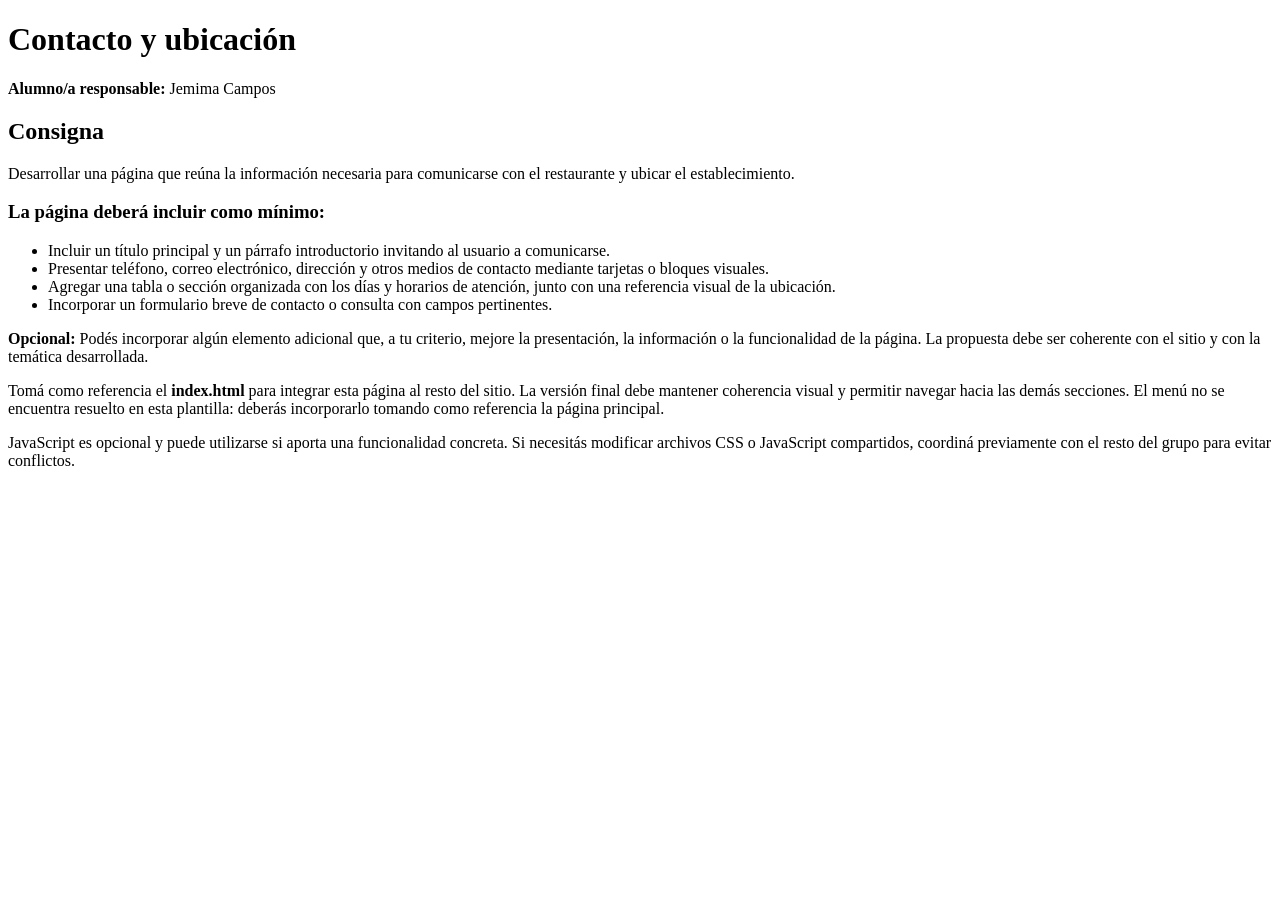
==== paginas/contacto.html @ fb0b7302 "restaurante" ====
<!doctype html>
<html lang="es">
<head>
  <meta charset="utf-8">
  <meta name="viewport" content="width=device-width, initial-scale=1">
  <title>Contacto y ubicación | Restaurante Sabor Urbano</title>
</head>
<body>

  <h1>Contacto y ubicación</h1>

  <p><strong>Alumno/a responsable:</strong> Jemima Campos</p>

  <h2>Consigna</h2>

  <p>Desarrollar una página que reúna la información necesaria para comunicarse con el restaurante y ubicar el establecimiento.</p>

  <h3>La página deberá incluir como mínimo:</h3>

  <ul>
        <li>Incluir un título principal y un párrafo introductorio invitando al usuario a comunicarse.</li>
        <li>Presentar teléfono, correo electrónico, dirección y otros medios de contacto mediante tarjetas o bloques visuales.</li>
        <li>Agregar una tabla o sección organizada con los días y horarios de atención, junto con una referencia visual de la ubicación.</li>
        <li>Incorporar un formulario breve de contacto o consulta con campos pertinentes.</li>
  </ul>

  <p>
    <strong>Opcional:</strong> Podés incorporar algún elemento adicional que, a tu criterio,
    mejore la presentación, la información o la funcionalidad de la página.
    La propuesta debe ser coherente con el sitio y con la temática desarrollada.
  </p>

  <p>
    Tomá como referencia el <strong>index.html</strong> para integrar esta página al resto del sitio.
    La versión final debe mantener coherencia visual y permitir navegar hacia las demás secciones.
    El menú no se encuentra resuelto en esta plantilla: deberás incorporarlo tomando como referencia
    la página principal.
  </p>

  <p>
    JavaScript es opcional y puede utilizarse si aporta una funcionalidad concreta.
    Si necesitás modificar archivos CSS o JavaScript compartidos, coordiná previamente con el resto del grupo
    para evitar conflictos.
  </p>

</body>
</html>
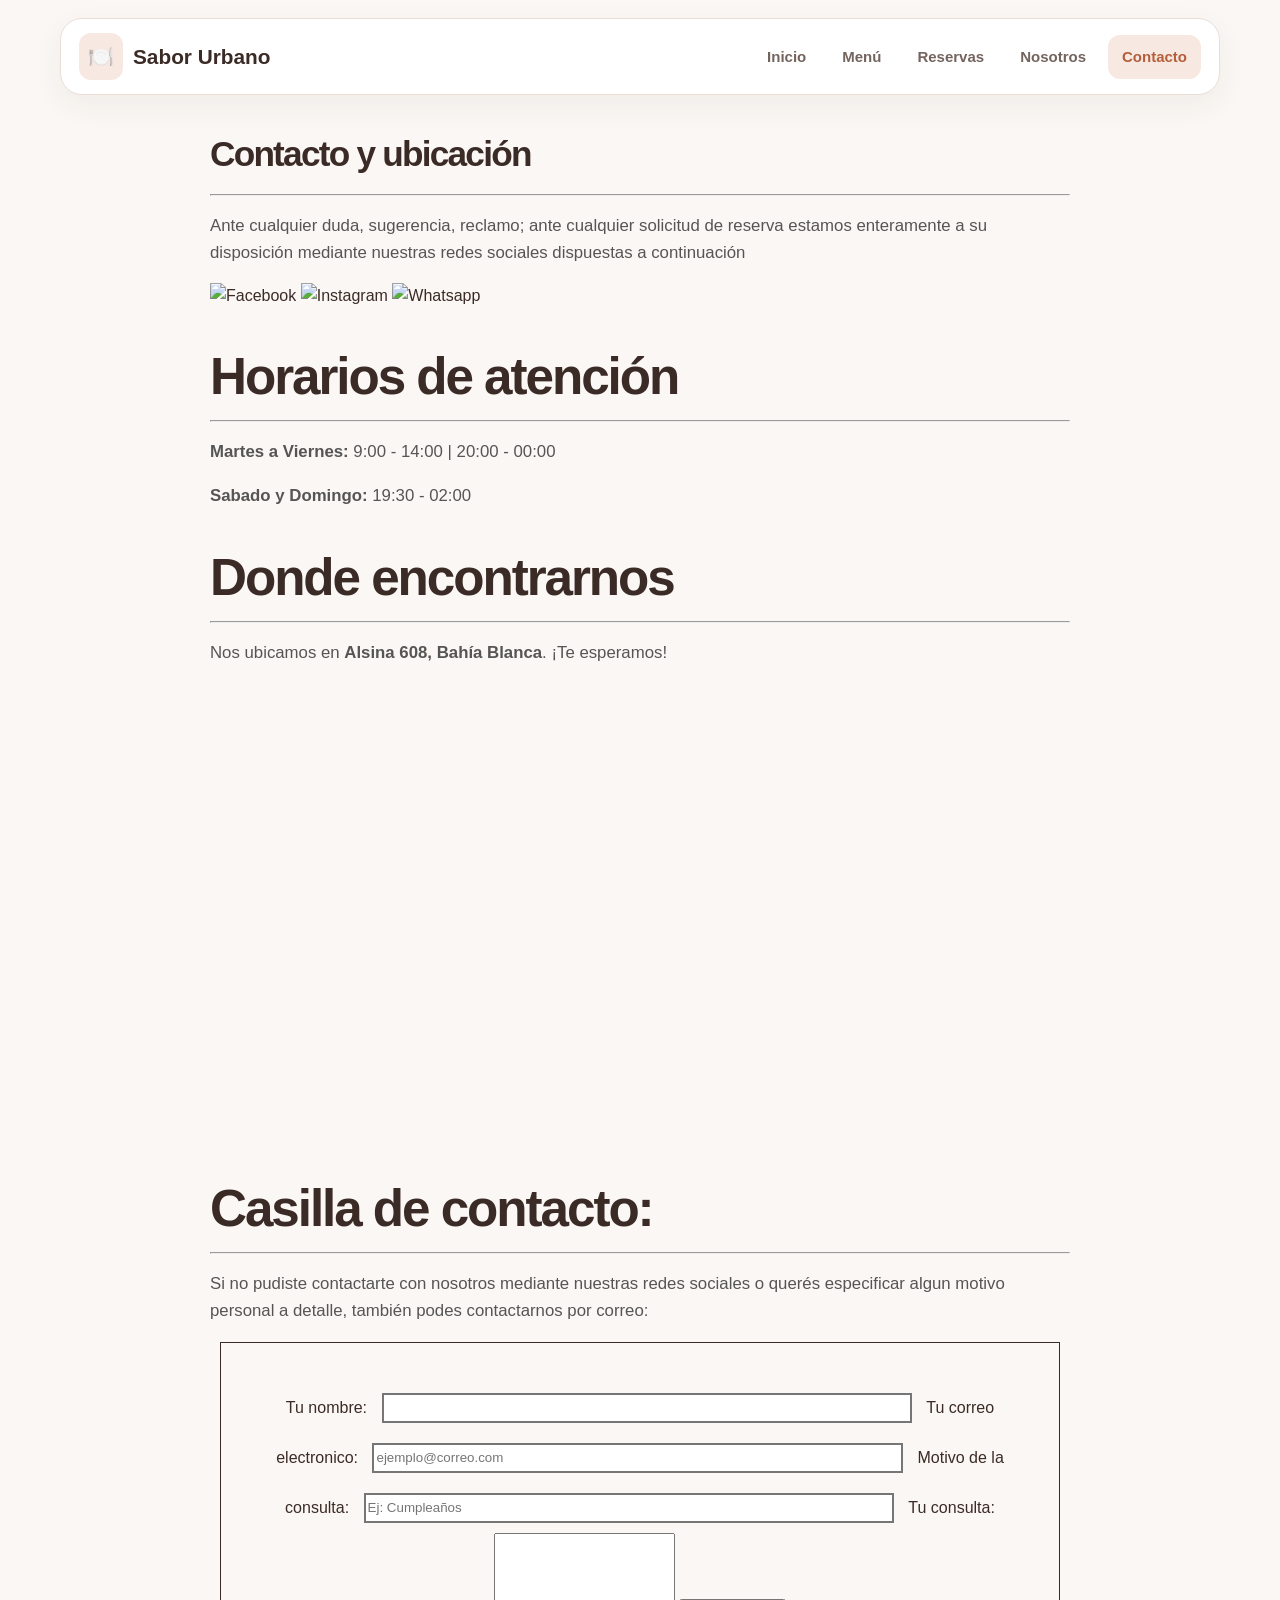
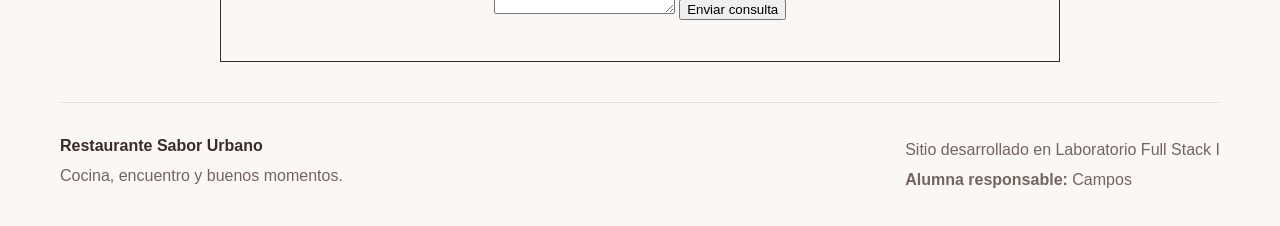
==== commit 9266e537: "Enhance contacto.html with header and footer" ====
--- a/paginas/contacto.html
+++ b/paginas/contacto.html
@@ -1,47 +1,125 @@
 <!doctype html>
 <html lang="es">
-<head>
+ <head>
   <meta charset="utf-8">
   <meta name="viewport" content="width=device-width, initial-scale=1">
-  <title>Contacto y ubicación | Restaurante Sabor Urbano</title>
-</head>
-<body>
+  <title>Contacto y ubicación | Restaurante Sabor Urbano </title>
+  <link rel="stylesheet" href="../css/estilos.css">
+ </head>
 
+ <body>
+  <header class="topbar">
+  <a class="logo" href="index.html"><span>🍽️</span> Sabor Urbano</a>
+  <button id="menuBtn" class="menuBtn" aria-label="Abrir menú">☰</button>
+   <nav id="menu" class="menu">
+   <a href="index.html">Inicio</a>
+   <a href="menu.html">Menú</a>
+   <a href="reservas.html">Reservas</a>
+   <a href="nosotros.html">Nosotros</a>
+   <a class="activo" href="contacto.html">Contacto</a>
+   </nav>
+   </header>
+
+  <main>
+    <section class="tarjeta-logos">
   <h1>Contacto y ubicación</h1>
+  <hr>
+  <p>Ante cualquier duda, sugerencia, reclamo; ante cualquier solicitud de reserva estamos enteramente a su disposición mediante nuestras redes sociales dispuestas a continuación</p>
 
-  <p><strong>Alumno/a responsable:</strong> Jemima Campos</p>
+  <div class="contenedor-logos">
+    <a href="https://www.facebook.com/saborurbanobb/" target="_blank" aria-label="Facebook">
+      <img src="./Imagenes/Facebook.svg" alt="Facebook">
+    </a>
+    
+    <a href="https://www.instagram.com/saborurbanobb/" target="_blank" aria-label="Instagram">
+      <img src="./Imagenes/Instagram.svg" alt="Instagram">
+    </a> 
+    
+    <a href="https://wa.me/02915345820/" target="_blank" aria-label="Whatsapp">
+      <img src="./Imagenes/Whatsapp.svg" alt="Whatsapp">
+    </a>
 
-  <h2>Consigna</h2>
+  </div>
+    </section>
 
-  <p>Desarrollar una página que reúna la información necesaria para comunicarse con el restaurante y ubicar el establecimiento.</p>
 
-  <h3>La página deberá incluir como mínimo:</h3>
+    <section class="Horarios">
+  <h2>Horarios de atención</h2>
+ <hr> 
+ <p><strong>Martes a Viernes:</strong> 9:00 - 14:00 | 20:00 - 00:00</p>
+  <p><strong>Sabado y Domingo:</strong> 19:30 - 02:00 </p>
+    </section>
 
-  <ul>
-        <li>Incluir un título principal y un párrafo introductorio invitando al usuario a comunicarse.</li>
-        <li>Presentar teléfono, correo electrónico, dirección y otros medios de contacto mediante tarjetas o bloques visuales.</li>
-        <li>Agregar una tabla o sección organizada con los días y horarios de atención, junto con una referencia visual de la ubicación.</li>
-        <li>Incorporar un formulario breve de contacto o consulta con campos pertinentes.</li>
-  </ul>
+<section class="Ubicación">
+ <h2>Donde encontrarnos</h2>
+ <hr>
+ <p>Nos ubicamos en <strong>Alsina 608, Bahía Blanca</strong>. ¡Te esperamos!</p>
+ 
+ <div class="contenedor-mapa">
+  <iframe
+   src="https://www.google.com/maps/embed?pb=!1m18!1m12!1m3!1d327.23644966623795!2d-62.25825796093758!3d-38.71286533421296!2m3!1f0!2f0!3f0!3m2!1i1024!2i768!4f13.1!3m3!1m2!1s0x95eda353cb25901d%3A0x76364f5361cdea81!2sSabor%20Urbano!5e0!3m2!1ses-419!2sar!4v1792558465911!5m2!1ses-419!2sar" width="600" height="450" style="border:0;" allowfullscreen="" loading="lazy" referrerpolicy="strict-origin-when-cross-origin"
+title="Como llegar">
+  </iframe>
+ </div>
+</section>
 
-  <p>
-    <strong>Opcional:</strong> Podés incorporar algún elemento adicional que, a tu criterio,
-    mejore la presentación, la información o la funcionalidad de la página.
-    La propuesta debe ser coherente con el sitio y con la temática desarrollada.
-  </p>
+<section class="Contacto">
+  <h2>Casilla de contacto:</h2>
+  <hr>
+  <p>Si no pudiste contactarte con nosotros mediante nuestras redes sociales o querés especificar algun motivo personal a detalle, también podes contactarnos por correo:</p>
+<form action="#" method="post">
+  
+  <label for="nombre">Tu nombre:</label>
+  <input 
+  type="text" 
+  id="nombre" 
+  name="nombre"
+  required
+  >
 
-  <p>
-    Tomá como referencia el <strong>index.html</strong> para integrar esta página al resto del sitio.
-    La versión final debe mantener coherencia visual y permitir navegar hacia las demás secciones.
-    El menú no se encuentra resuelto en esta plantilla: deberás incorporarlo tomando como referencia
-    la página principal.
-  </p>
+  <label for="correo">Tu correo electronico:</label>
+  <input
+   type="email"
+   id="correo"
+   name="correo"
+   placeholder="ejemplo@correo.com"
+   required
+   >
 
-  <p>
-    JavaScript es opcional y puede utilizarse si aporta una funcionalidad concreta.
-    Si necesitás modificar archivos CSS o JavaScript compartidos, coordiná previamente con el resto del grupo
-    para evitar conflictos.
-  </p>
+   <label for="asunto">Motivo de la consulta:</label>
+   <input 
+    type="asunto"
+    name="asunto"
+    placeholder="Ej: Cumpleaños"
+    required
+    >
 
-</body>
+    <label for="mensaje">Tu consulta:</label>
+    <textarea
+    id="mensaje"
+    name="mensaje"
+    rows="5"
+    required
+    ></textarea>
+
+    <button type="submit">Enviar consulta</button>
+
+</form>
+</section>
+
+ </main>
+
+ <footer class="footer contenedor">
+  <div>
+    <b>Restaurante Sabor Urbano</b>
+    <p>Cocina, encuentro y buenos momentos.</p>
+  </div>
+
+  <div>
+  <p class="materia">Sitio desarrollado en Laboratorio Full Stack I</p>
+  <p><strong>Alumna responsable:</strong> Campos</p>
+</div>
+</footer>
+
+ </body>
 </html>
--- a/css/estilos.css
+++ b/css/estilos.css
@@ -0,0 +1,212 @@
+*{box-sizing:border-box}html{scroll-behavior:smooth}
+:root{--terracota:#b65d3a;--oscuro:#3b2b26;--texto:#74645e;--fondo:#fbf7f4;--blanco:#fff;--borde:#eaded7;--suave:#f7e9e2;--sombra:0 18px 45px rgba(59,43,38,.10)}
+body{margin:0;font-family:Arial,Helvetica,sans-serif;background:var(--fondo);color:var(--oscuro);line-height:1.6}
+a{text-decoration:none;color:inherit}.contenedor{width:min(1160px,calc(100% - 32px));margin:auto}
+.topbar{width:min(1160px,calc(100% - 32px));margin:18px auto;display:flex;align-items:center;justify-content:space-between;gap:24px;padding:14px 18px;background:#fff;border:1px solid var(--borde);border-radius:22px;position:sticky;top:12px;z-index:10;box-shadow:0 10px 30px rgba(59,43,38,.06)}
+.logo{font-size:1.3rem;font-weight:800;display:flex;gap:10px;align-items:center}.logo span{background:var(--suave);padding:7px 9px;border-radius:12px}
+.menu{display:flex;gap:8px}.menu a{padding:10px 14px;border-radius:12px;color:var(--texto);font-weight:700}.menu a:hover,.menu .activo{background:var(--suave);color:var(--terracota)}
+.menuBtn{display:none;border:0;background:var(--suave);font-size:1.35rem;width:44px;height:44px;border-radius:12px;cursor:pointer}
+.hero{display:grid;grid-template-columns:1.05fr .95fr;gap:48px;align-items:center;min-height:530px;padding:40px 0}
+.tag{display:inline-block;background:var(--suave);color:var(--terracota);font-weight:800;font-size:.82rem;text-transform:uppercase;letter-spacing:.06em;padding:7px 11px;border-radius:999px}
+h1,h2,h3{line-height:1.1;margin-top:0}h1{font-size:clamp(2.6rem,6vw,5rem);letter-spacing:-.05em;margin:14px 0 20px}h2{font-size:clamp(2rem,4vw,3.2rem);letter-spacing:-.04em}
+.lead,.titulo p,.card p,.footer p,.texto{color:var(--texto)}.lead{font-size:1.08rem;max-width:680px}
+.acciones{display:flex;gap:12px;flex-wrap:wrap;margin-top:28px}.btn{display:inline-block;border:0;border-radius:14px;padding:13px 18px;font-weight:800;cursor:pointer;font-size:1rem}.primario{background:var(--terracota);color:#fff}.secundario{background:#fff;border:1px solid var(--borde);color:var(--oscuro)}
+.heroVisual{position:relative;min-height:390px}.heroVisual:before{content:"";position:absolute;width:300px;height:300px;border-radius:50%;background:#f5e0d6;left:50%;top:50%;transform:translate(-50%,-50%)}
+.featureCard{position:absolute;width:250px;background:#fff;border:1px solid var(--borde);border-radius:26px;padding:28px;box-shadow:var(--sombra);display:flex;flex-direction:column;gap:7px;top:20px;left:0;transform:rotate(-5deg)}
+.featureCard.secundaria{right:0;left:auto;top:auto;bottom:20px;transform:rotate(5deg)}.featureCard span{font-size:4rem}.featureCard b{font-size:1.35rem}.featureCard small{color:var(--texto)}
+.stats{display:grid;grid-template-columns:repeat(3,1fr);gap:16px;margin-bottom:80px}.stats article{background:#fff;border:1px solid var(--borde);border-radius:20px;padding:24px;display:flex;flex-direction:column}.stats strong{font-size:2rem;color:var(--terracota)}.stats span{color:var(--texto)}
+.seccion{margin-bottom:85px}.titulo{max-width:720px;margin-bottom:30px}.grid{display:grid;grid-template-columns:repeat(4,1fr);gap:18px}.card{background:#fff;border:1px solid var(--borde);border-radius:24px;padding:26px;min-height:270px;display:flex;flex-direction:column;transition:.2s}.card:hover{transform:translateY(-6px);box-shadow:var(--sombra)}.card .icono{font-size:2rem;background:var(--suave);width:58px;height:58px;display:grid;place-items:center;border-radius:16px;margin-bottom:26px}.card b{margin-top:auto;color:var(--terracota)}
+.dosColumnas{display:grid;grid-template-columns:1fr 1fr;gap:36px;align-items:start;margin-bottom:85px}.check{list-style:none;padding:0}.check li{padding:8px 0 8px 30px;position:relative}.check li:before{content:"✓";position:absolute;left:0;color:var(--terracota);font-weight:900}.nota{background:#fff;border:1px solid var(--borde);border-radius:24px;padding:28px;box-shadow:var(--sombra)}
+.footer{display:flex;justify-content:space-between;gap:20px;border-top:1px solid var(--borde);padding:30px 0}.footer p{margin:4px 0}.materia{text-align:right}
+@media(max-width:1000px){.grid{grid-template-columns:repeat(2,1fr)}}
+@media(max-width:850px){.hero,.dosColumnas{grid-template-columns:1fr}.stats{grid-template-columns:1fr}.footer{flex-direction:column}.heroVisual{min-height:330px}.materia{text-align:left}}
+@media(max-width:700px){.menuBtn{display:block}.menu{display:none;position:absolute;left:0;right:0;top:82px;background:#fff;border:1px solid var(--borde);border-radius:18px;padding:12px;flex-direction:column;box-shadow:var(--sombra)}.menu.abierto{display:flex}.featureCard{width:210px;padding:22px}.hero{padding-top:20px}.grid{grid-template-columns:1fr}}
+
+/* Estilos de pagina reservas.html */
+
+.contenedorReservas{
+    width:min(1160px,calc(100% - 32px));
+    margin: 0 auto;
+
+}
+.heroReserva{
+    border-radius: 50px;
+    padding: 50px;
+    font-family: Arial, Helvetica, sans-serif;
+    justify-content: center;
+    height: 60vh;
+    background-size: cover;
+    background-image: linear-gradient(rgba(0,0,0,0.5),rgba(0,0,0,0.5)),url(https://i0.wp.com/elplanetaurbano.com/wp-content/uploads/2026/09/La-Mar-Planeta-Urbano-2026-1.jpg?resize=1250%2C781&ssl=1) ;
+    background-repeat: no-repeat;
+    background-position: center;
+    display: flex;
+    flex-direction: column;
+    color: white;
+
+    #hero__pequeno__reserva{
+        font-weight: bold;
+        color: bisque;
+        margin: 0 0 0 10%;
+    }
+    p{
+        width: 60%;
+    }
+}
+
+.formularioEInfo{
+    margin-top: 50px;
+    display: grid;
+    grid-template-columns: repeat(2,1fr);
+    grid-template-rows: 3;
+}
+
+.diasContainer{
+    grid-column: 1/2;
+    grid-row: 1/2;
+    display: flex;
+}
+
+.dia{
+    border-radius: 10px;
+    padding: 10px;
+    text-align: center;
+    margin: 5px;
+    background-color: rgb(255, 243, 243);
+    border: 1px solid rgb(216, 208, 208);
+}
+
+.dia:hover{
+    cursor: pointer;
+    background-color: rgb(54, 52, 52);
+    color: white;
+}
+
+.horariosContainer{
+    margin-top: 20px;
+    grid-column: 1/2;
+    grid-row: 2/3;
+}
+.formularioContainer{
+    grid-column: 2/3;
+    grid-row: 1/3;
+}
+
+table{
+    border-collapse: separate;
+    border-spacing: 20px;
+
+    td{
+        border: 1px solid rgb(216, 208, 208);
+        border-radius: 10px;
+        background-color: rgb(250, 240, 240);
+        padding: 15px;
+    }
+}
+
+td:hover{
+    cursor: pointer;
+    background-color: rgb(54, 52, 52);
+    color: white;
+}
+
+form{
+    padding: 40px;
+    border: 1px solid;
+    text-align: center;
+    margin: 10px;
+    height: 100%;
+}
+input{
+    width: 70%;
+    height: 30px;
+    border-style: solid;
+    margin: 10px;
+}
+/* Estilos de pagina nosotros.html */
+
+header {
+    background-color: #fdfbf7;
+    padding: 10px 20px;
+    border-bottom: 1px solid #eae5d9;
+}
+
+nav ul {
+    list-style: none;
+    display: flex;
+    gap: 25px;
+    margin: 0;
+    padding: 0;
+}
+
+nav a {
+    text-decoration: none;
+    color: #4a3f35;
+    font-family: 'Segoe UI', Tahoma, Geneva, Verdana, sans-serif;
+    font-weight: 600;
+    font-size: 15px;
+    transition: color 0.2s ease;
+}
+
+nav a:hover {
+    color: #bc6c25;
+}
+header {
+    background-color: #fdfbf7;
+    padding: 10px 20px;
+    border-bottom: 1px solid #eae5d9;
+}
+
+nav ul {
+    list-style: none;
+    display: flex;
+    gap: 25px;
+    margin: 0;
+    padding: 0;
+}
+
+nav a {
+    text-decoration: none;
+    color: #4a3f35;
+    font-family: 'Segoe UI', Tahoma, Geneva, Verdana, sans-serif;
+    font-weight: 600;
+    font-size: 15px;
+    transition: color 0.2s ease;
+}
+
+nav a:hover {
+    color: #bc6c25;
+}
+
+main section {
+    max-width: 900px;
+    margin: 40px auto;
+    padding: 0 20px;
+}
+
+main h1, main h2 {
+    font-family: 'Segoe UI', Tahoma, Geneva, Verdana, sans-serif;
+    color: #3b2b26;
+}
+
+main h1 {
+    font-size: 2.2rem;
+    margin-bottom: 20px;
+}
+
+main h2 {
+    margin-top: 30px;
+    margin-bottom: 15px;
+}
+
+main p {
+    line-height: 1.6;
+    color: #555555;
+    font-size: 1.05rem;
+}
+
+.informacionContainer{
+    margin-top: 70px;
+    display: flex;
+    gap: 30px ;
+
+}
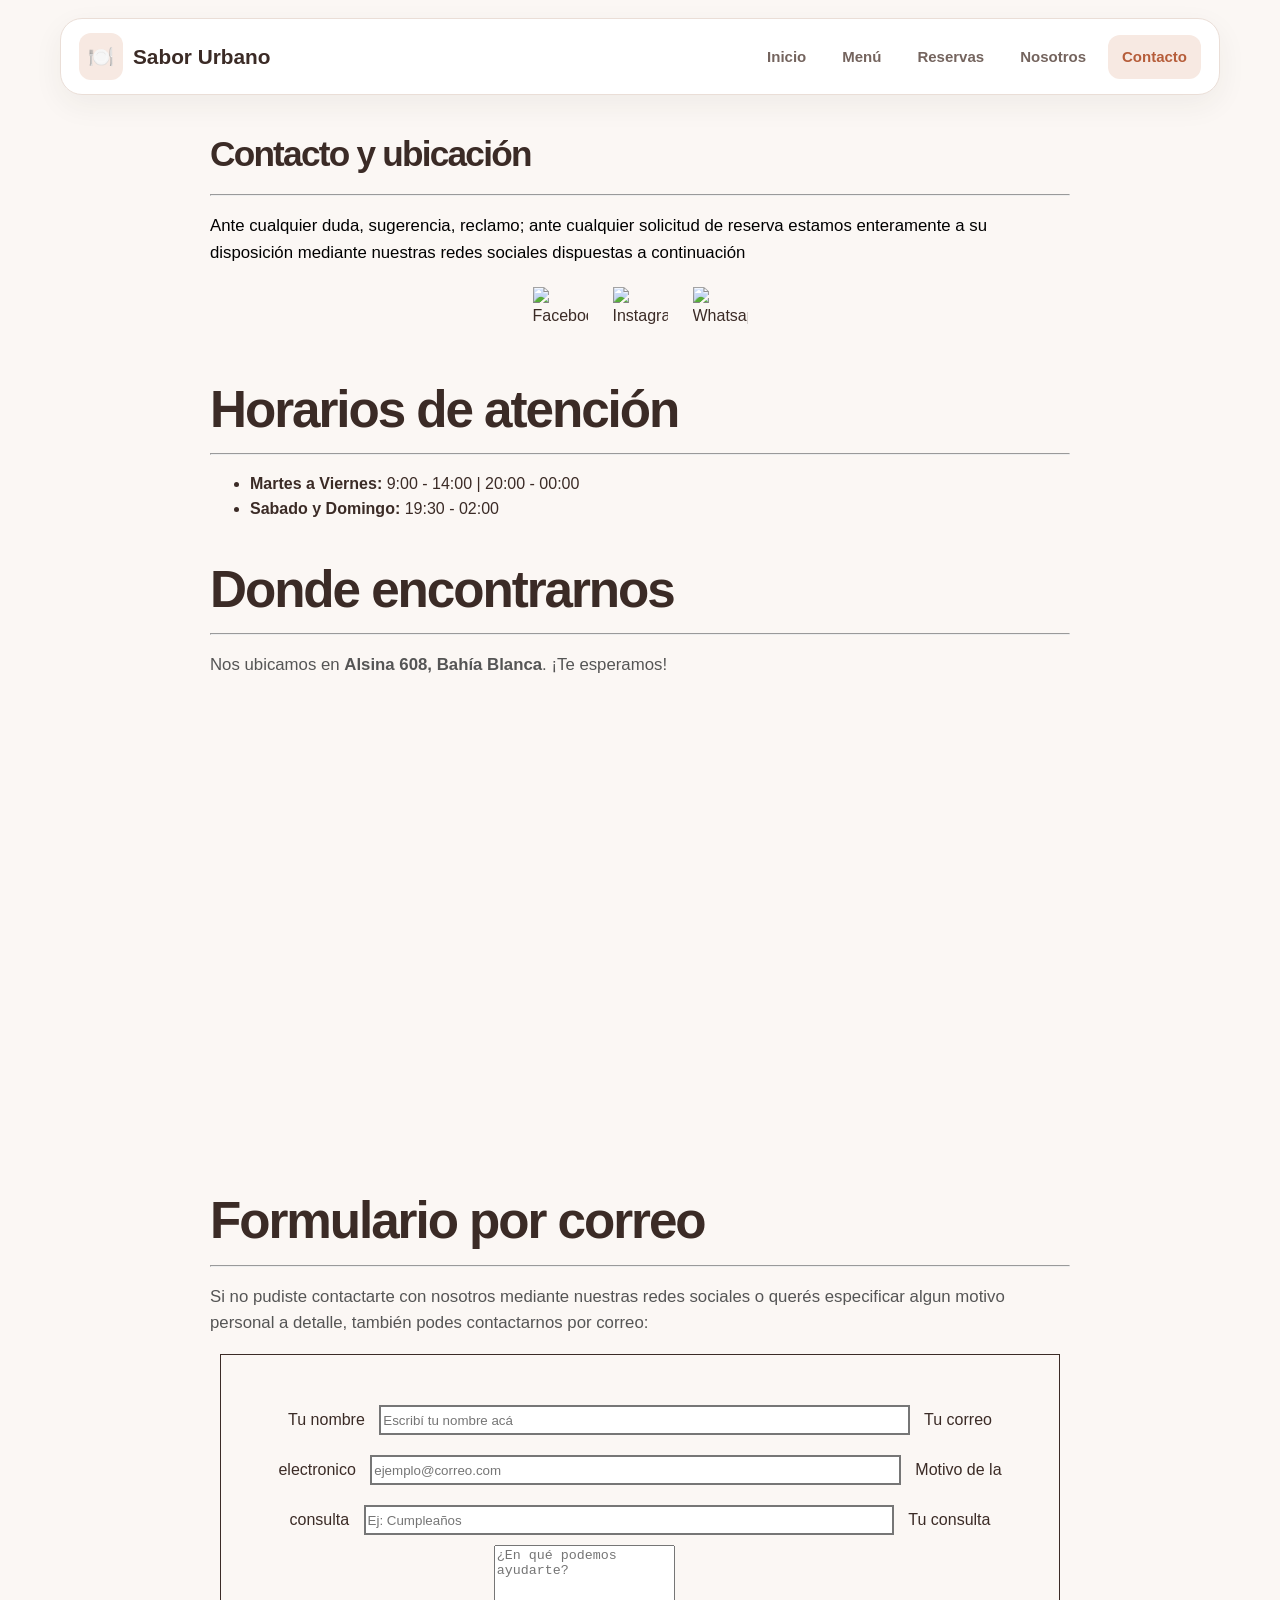
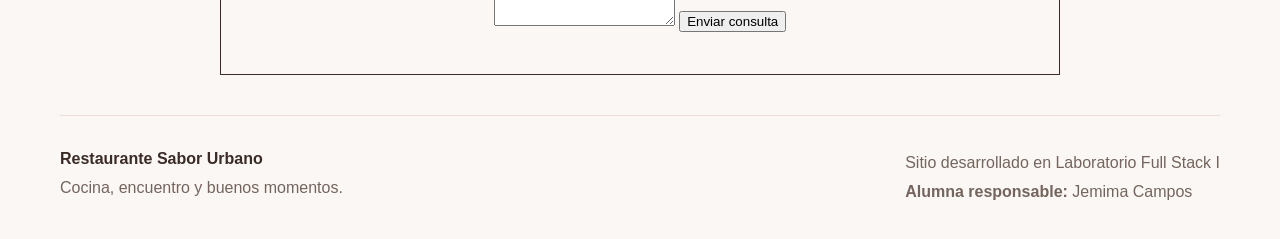
==== commit 7aef1c68: "Refactor contacto.html for structure and accessibility (final version) Updated the contact page stru" ====
--- a/paginas/contacto.html
+++ b/paginas/contacto.html
@@ -7,18 +7,24 @@
   <link rel="stylesheet" href="../css/estilos.css">
  </head>
 
- <body>
-  <header class="topbar">
-  <a class="logo" href="index.html"><span>🍽️</span> Sabor Urbano</a>
+ <body class="pagina-contacto">
+  
+<header class="topbar">
+  <a class="logo" href="../index.html">
+    <span>🍽️</span> Sabor Urbano
+  </a>
+
   <button id="menuBtn" class="menuBtn" aria-label="Abrir menú">☰</button>
-   <nav id="menu" class="menu">
-   <a href="index.html">Inicio</a>
-   <a href="menu.html">Menú</a>
-   <a href="reservas.html">Reservas</a>
-   <a href="nosotros.html">Nosotros</a>
-   <a class="activo" href="contacto.html">Contacto</a>
-   </nav>
-   </header>
+
+  <nav id="menu" class="menu">
+    <a href="../index.html">Inicio</a>
+    <a href="menu.html">Menú</a>
+    <a href="reservas.html">Reservas</a>
+    <a href="nosotros.html">Nosotros</a>
+    <a class="activo" href="contacto.html">Contacto</a>
+  </nav>
+</header>
+
 
   <main>
     <section class="tarjeta-logos">
@@ -42,15 +48,16 @@
   </div>
     </section>
 
+    <section class="tarjeta-horarios">
+  <h2>Horarios de atención</h2>
+ <hr>
+ <ul>
+ <li><strong>Martes a Viernes:</strong> 9:00 - 14:00 | 20:00 - 00:00</li>
+  <li><strong>Sabado y Domingo:</strong> 19:30 - 02:00</li> 
+ </ul>
+</section>
 
-    <section class="Horarios">
-  <h2>Horarios de atención</h2>
- <hr> 
- <p><strong>Martes a Viernes:</strong> 9:00 - 14:00 | 20:00 - 00:00</p>
-  <p><strong>Sabado y Domingo:</strong> 19:30 - 02:00 </p>
-    </section>
-
-<section class="Ubicación">
+<section class="tarjeta-Ubicacion">
  <h2>Donde encontrarnos</h2>
  <hr>
  <p>Nos ubicamos en <strong>Alsina 608, Bahía Blanca</strong>. ¡Te esperamos!</p>
@@ -63,21 +70,22 @@
  </div>
 </section>
 
-<section class="Contacto">
-  <h2>Casilla de contacto:</h2>
+<section class="tarjeta-sugerencias">
+  <h2>Formulario por correo</h2>
   <hr>
   <p>Si no pudiste contactarte con nosotros mediante nuestras redes sociales o querés especificar algun motivo personal a detalle, también podes contactarnos por correo:</p>
-<form action="#" method="post">
-  
-  <label for="nombre">Tu nombre:</label>
+
+  <form action="#" method="post">
+  <label for="nombre">Tu nombre</label>
   <input 
   type="text" 
   id="nombre" 
   name="nombre"
+  placeholder="Escribí tu nombre acá"
   required
   >
 
-  <label for="correo">Tu correo electronico:</label>
+  <label for="correo">Tu correo electronico</label>
   <input
    type="email"
    id="correo"
@@ -86,19 +94,21 @@
    required
    >
 
-   <label for="asunto">Motivo de la consulta:</label>
+   <label for="asunto">Motivo de la consulta</label>
    <input 
-    type="asunto"
+    type="text"
+    id="asunto"
     name="asunto"
     placeholder="Ej: Cumpleaños"
     required
     >
 
-    <label for="mensaje">Tu consulta:</label>
+    <label for="mensaje">Tu consulta</label>
     <textarea
     id="mensaje"
     name="mensaje"
     rows="5"
+    placeholder="¿En qué podemos ayudarte?"
     required
     ></textarea>
 
@@ -117,7 +127,7 @@
 
   <div>
   <p class="materia">Sitio desarrollado en Laboratorio Full Stack I</p>
-  <p><strong>Alumna responsable:</strong> Campos</p>
+  <p><strong>Alumna responsable:</strong> Jemima Campos</p>
 </div>
 </footer>
 
--- a/css/estilos.css
+++ b/css/estilos.css
@@ -45,11 +45,15 @@
 
     #hero__pequeno__reserva{
         font-weight: bold;
+        color: rgb(241, 224, 202);
+        margin: 0 0 0 10%;
+    }
+    p{
+        color: white;
+        width: 60%;
+    }
+    h1{
         color: bisque;
-        margin: 0 0 0 10%;
-    }
-    p{
-        width: 60%;
     }
 }
 
@@ -210,3 +214,52 @@
     gap: 30px ;
 
 }
+
+
+//Estilos pagina contacto.html//
+.tarjeta-logos {
+    max-width: 600px;
+    margin: 30px auto;
+    padding: 25px;
+    background-color: #fbf7f4;
+    border: 2px solid #eaded7;
+    border-radius: 15px;
+    box-shadow: 0 4px 10px rgba(0,0,0,0.08);
+    text-align: center;
+}
+
+.tarjeta-logos h2 {
+color: #3b2b26;
+margin-top: 0;
+}
+
+.tarjeta-logos p {
+    color: black;
+    line-height: 1.6;
+}
+
+.contenedor-logos {
+    display: flex;
+    justify-content: center;
+    align-items: center;
+    gap: 25px;
+    flex-wrap: wrap;
+    margin-top: 20px;
+}
+
+.contenedor-logos a {
+    display: flex;
+    justify-content: center;
+    align-items: center;
+    width: 55px;
+    height: 55px;
+    transition: transform 0.3s ease;
+}
+
+.contenedor-logos img {
+    width: 100%;
+    height: 100%;
+    object-fit: contain;
+    transition: filter 0.3 ease, transform 0.3s ease;
+
+}
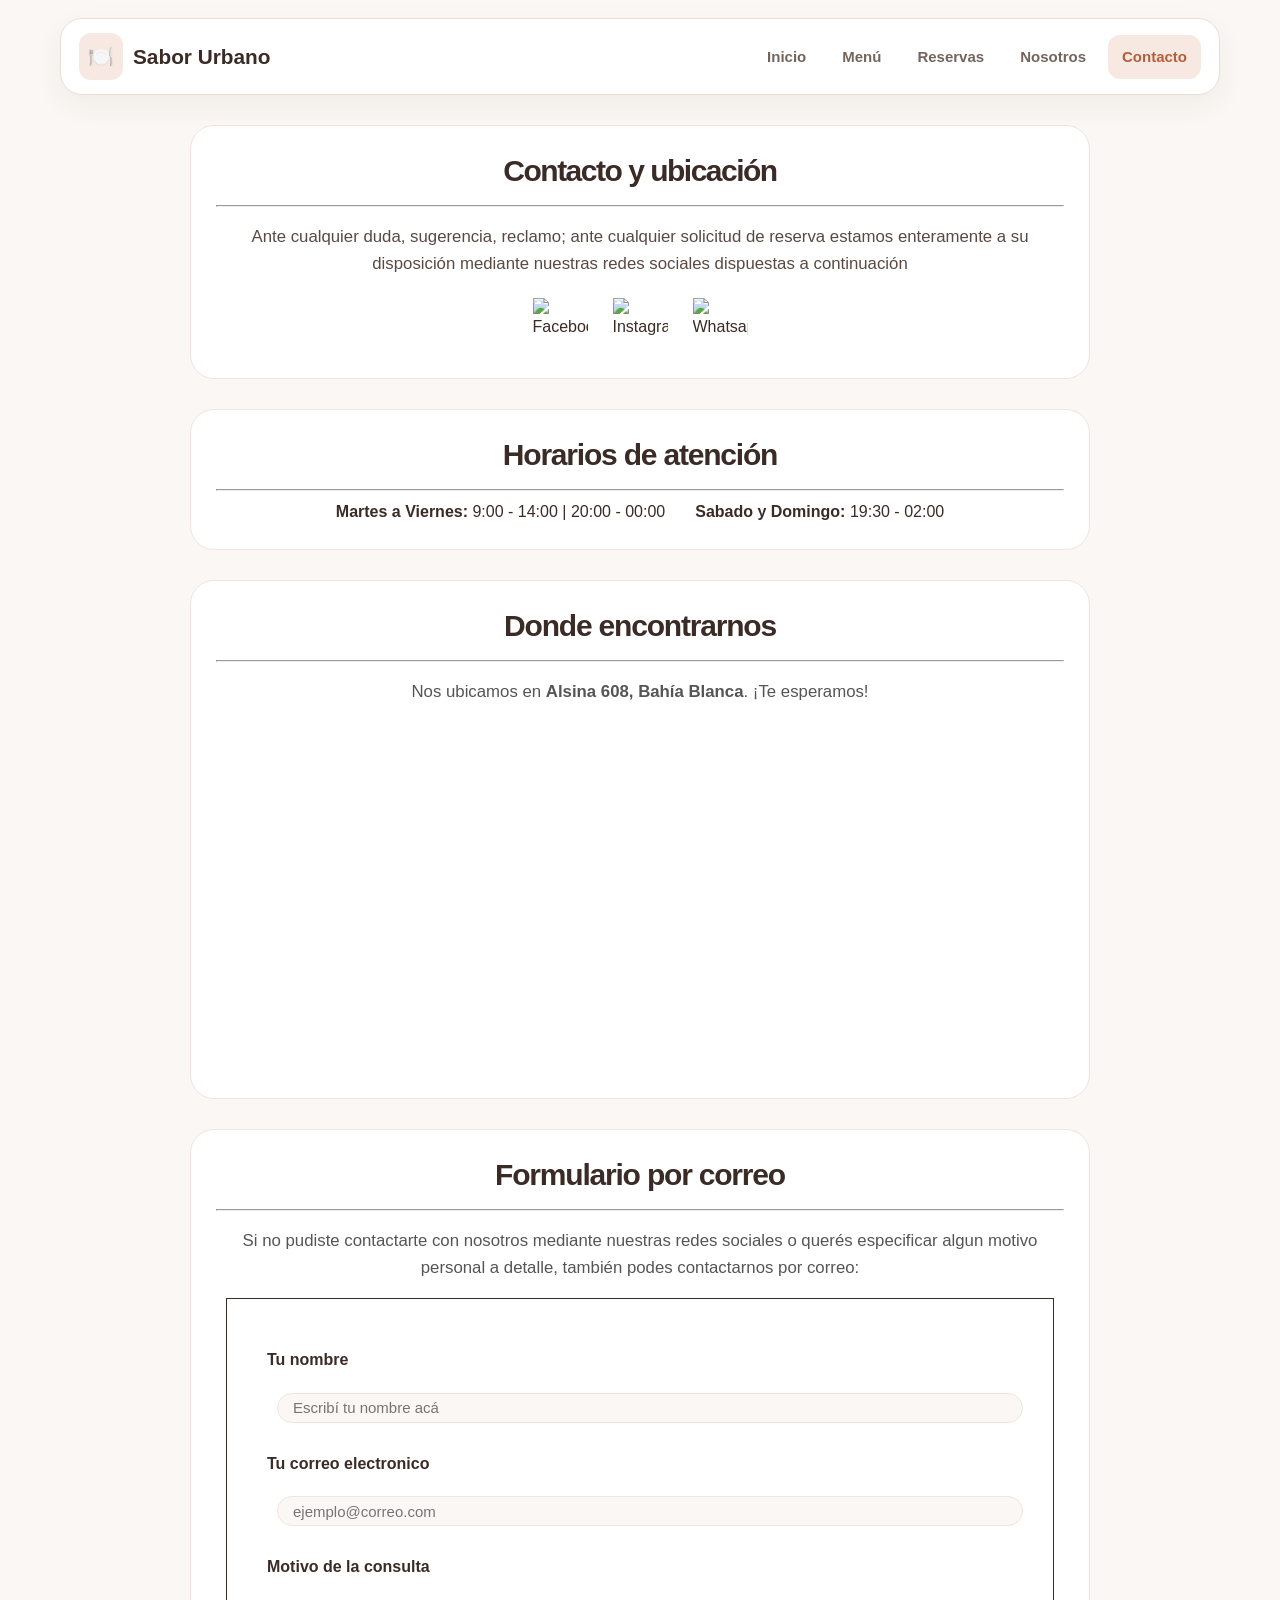
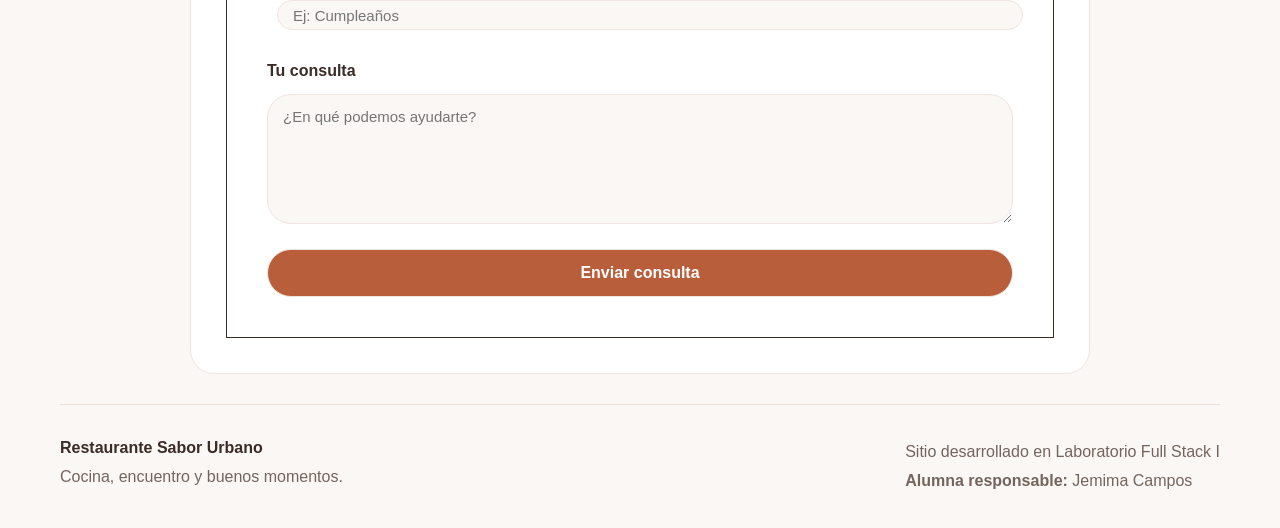
==== commit bbcf1ca0: "Update image paths for social media icons" ====
--- a/paginas/contacto.html
+++ b/paginas/contacto.html
@@ -34,15 +34,15 @@
 
   <div class="contenedor-logos">
     <a href="https://www.facebook.com/saborurbanobb/" target="_blank" aria-label="Facebook">
-      <img src="./Imagenes/Facebook.svg" alt="Facebook">
+      <img src="./img/Facebook.svg" alt="Facebook">
     </a>
     
     <a href="https://www.instagram.com/saborurbanobb/" target="_blank" aria-label="Instagram">
-      <img src="./Imagenes/Instagram.svg" alt="Instagram">
+      <img src="./img/Instagram.svg" alt="Instagram">
     </a> 
     
     <a href="https://wa.me/02915345820/" target="_blank" aria-label="Whatsapp">
-      <img src="./Imagenes/Whatsapp.svg" alt="Whatsapp">
+      <img src="./img/Whatsapp.svg" alt="Whatsapp">
     </a>
 
   </div>
--- a/css/estilos.css
+++ b/css/estilos.css
@@ -216,15 +216,14 @@
 }
 
 
-//Estilos pagina contacto.html//
+/Estilos pagina contacto.html//
 .tarjeta-logos {
-    max-width: 600px;
+    max-width: 900px;
     margin: 30px auto;
     padding: 25px;
-    background-color: #fbf7f4;
-    border: 2px solid #eaded7;
-    border-radius: 15px;
-    box-shadow: 0 4px 10px rgba(0,0,0,0.08);
+    background-color: #fdfbf7;
+    border: 1px solid #f0e4e0;
+    border-radius: 24px;
     text-align: center;
 }
 
@@ -234,11 +233,11 @@
 }
 
 .tarjeta-logos p {
-    color: black;
+    color: #594942;
     line-height: 1.6;
 }
 
-.contenedor-logos {
+.pagina-contacto .contenedor-logos {
     display: flex;
     justify-content: center;
     align-items: center;
@@ -247,19 +246,205 @@
     margin-top: 20px;
 }
 
-.contenedor-logos a {
+.pagina-contacto .contenedor-logos a {
     display: flex;
     justify-content: center;
     align-items: center;
     width: 55px;
     height: 55px;
-    transition: transform 0.3s ease;
-}
-
-.contenedor-logos img {
+    flex: 0 0 55px;
+}
+
+.pagina-contacto .contenedor-logos img {
+    display: block;
     width: 100%;
     height: 100%;
+    max-width: 55px;
+    max-height: 55px;
     object-fit: contain;
-    transition: filter 0.3 ease, transform 0.3s ease;
-
-}
+}
+
+
+.tarjeta-horarios {
+    text-align: center;
+    background-color: #fdfbf7;
+    padding: 25px;
+    margin: 30px auto;
+    max-width: 900px;
+    width: 90%;
+    box-sizing: border-box;
+    border-radius: 24px;
+    border: 1px solid #f0e4e0;
+}
+
+.tarjeta-horarios ul {
+    display: flex;
+    flex-wrap: wrap;
+    justify-content: center;
+    gap: 15px 30px;
+    list-style: none;
+    padding: 0;
+    margin: 0;
+}
+
+.tarjeta-ubicacion {
+    background-color: #fdfbf7;
+    padding: 25px;
+    margin: 30px auto;
+    max-width: 900px;
+    width: 90%;
+    box-sizing: border-box;
+    border-radius: 24px;
+    border: 1px solid #f0e4e0;
+}
+
+.tarjeta-sugerencias {
+    background-color: #fdfbf7;
+    padding: 30px;
+    margin: 40px auto;
+    max-width: 600px;
+    width: 90%;
+    box-sizing: border-box;
+    border-radius: 24px;
+    border: 1px solid #f0e4e0;
+}
+
+.tarjeta-sugerencias h2 {
+text-align: center;
+color: #3b2b26;
+font-size: 28px;
+line-height: 1.3;
+margin: 0 0 20px;
+}
+
+.tarjeta-sugerencias form {
+    text-align: left;
+    display: flex;
+    flex-direction: column;
+    gap: 10px;
+}
+
+.tarjeta-sugerencias label {
+    color: #3b2b26;
+    font-weight: 600;
+    margin-top: 8px;
+}
+
+.tarjeta-sugerencias input,
+.tarjeta-sugerencias textarea {
+    display: block;
+    width: 100%;
+    box-sizing: border-box;
+    padding: 13px 15px;
+    font-family: inherit;
+    font-size: 15px;
+    color: #3b2b26;
+    background-color: #faf7f5;
+    border: 1px solid #f0e4e0;
+    border-radius: 24px;
+    outline: none;
+
+    transition: background-color 0.2s, outline-color 0.2s;
+}
+
+.tarjeta-sugerencias textarea {
+    min-height: 130px;
+    resize: vertical;
+}
+
+.tarjeta-sugerencias input:focus,
+.tarjeta-sugerencias textarea:focus {
+    outline: 2px solid #b95e3b;
+    outline-offset: 2px;
+}
+
+.tarjeta-sugerencias button {
+    margin-top: 15px;
+    padding: 14px 20px;
+    background-color: #b95e3b;
+    color: #ffffff;
+    font-family: inherit;
+    font-size: 16px;
+    font-weight: 600;
+    border: 1px solid #f0e4e0;
+    border-radius: 24px;
+    cursor: pointer;
+    transition: background-color 0.2s, transform 0.2s;
+}
+
+.tarjeta-sugerencias button:hover {
+    background-color: #98482d;
+    transform: translateY(-2px);
+}
+
+.pagina-contacto main > section {
+    width: calc(100% - 32px);
+    max-width: 900px;
+    margin: 30px auto;
+    padding: 25px;
+    box-sizing: border-box;
+    background-color: #ffffff;
+    border:1px solid #f0e4e0;
+    border-radius: 24px;
+}
+
+.pagina-contacto main > .tarjeta-logos {
+    max-width: 600px;
+    text-align: center;
+}
+
+.pagina-contacto .contenedor-mapa {
+    width: 100%;
+}
+
+.pagina-contacto .contenedor-mapa iframe {
+    display: block;
+    width: 100%;
+    max-width: 100%;
+    height: 350px;
+    border: 1px solid #f0e4e0;
+    border-radius: 24px;
+}
+
+.pagina-contacto main > section h1,
+.pagina-contacto main > section h2 {
+    text-align: center;
+    font-size: 30px;
+    line-height: 1.3;
+    margin-top: 0;
+    margin-bottom: 15px;
+}
+
+.pagina-contacto main > section p {
+    text-align: center;
+    line-height: 1.6;
+}
+
+.pagina-contacto main > section {
+    width: calc(100% - 32px);
+    max-width: 900px;
+    margin: 30px auto;
+    padding: 25px;
+    box-sizing: border-box;
+    background-color: #ffffff;
+    border: 1px solid #f0e4e0;
+    border-radius: 24px;
+}
+
+.pagina-contacto main > .tarjeta-logos {
+    max-width: 900px;
+    text-align: center;
+}
+
+.pagina-contacto .contenedor-mapa {
+    width: 100%;
+}
+
+.pagina-contacto .contenedor-mapa iframe {
+    display: block;
+    width: 100%;
+    max-width: 100%;
+    height: 350px;
+    border: 1px solid #f0e4e0;
+    border-radius: 24px;
+}
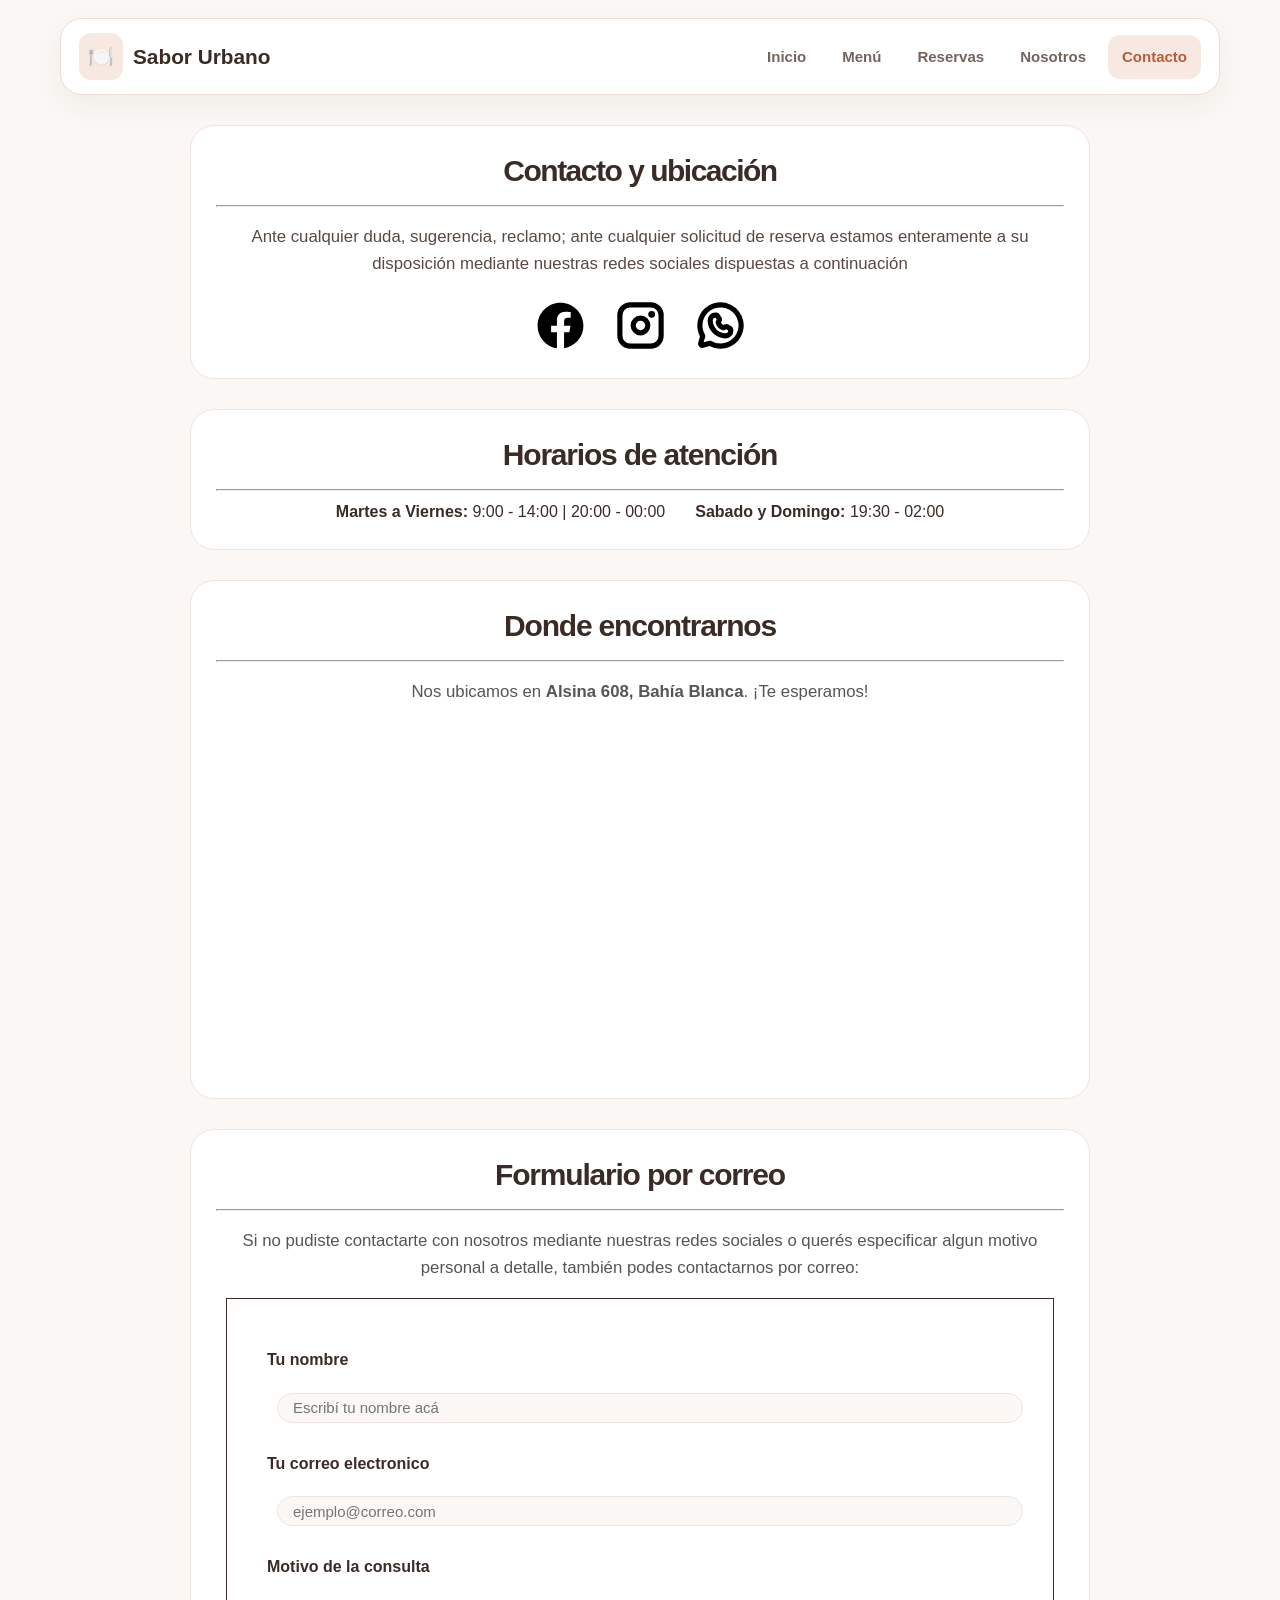
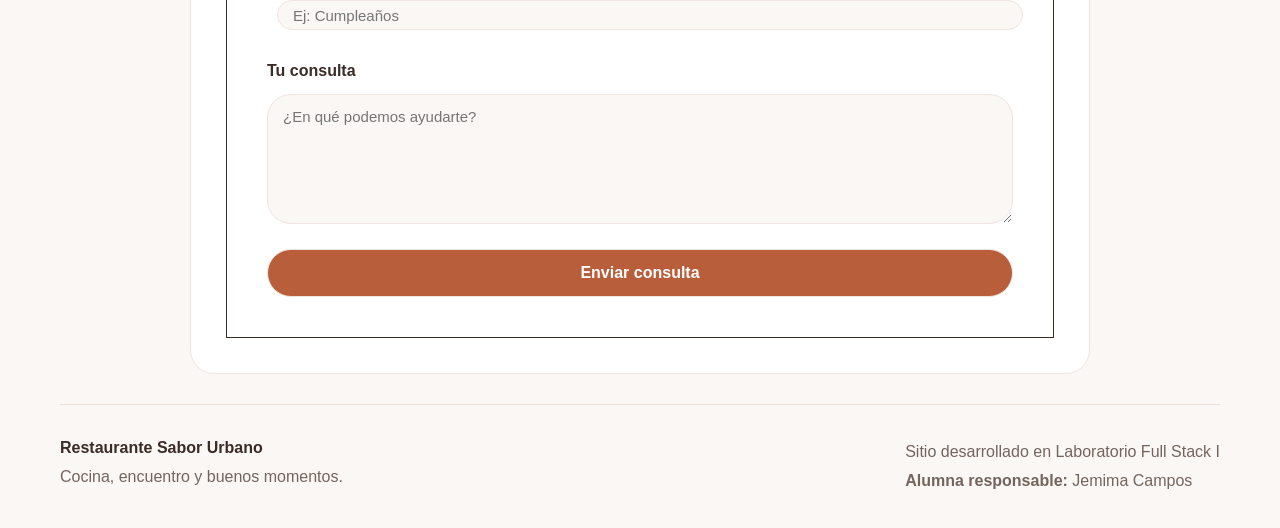
==== commit e711c57d: "Fix image source paths in contacto.html Updated image source paths for social media logos to use rel" ====
--- a/paginas/contacto.html
+++ b/paginas/contacto.html
@@ -34,15 +34,15 @@
 
   <div class="contenedor-logos">
     <a href="https://www.facebook.com/saborurbanobb/" target="_blank" aria-label="Facebook">
-      <img src="./img/Facebook.svg" alt="Facebook">
+      <img src="../img/Facebook.svg" alt="Facebook">
     </a>
     
     <a href="https://www.instagram.com/saborurbanobb/" target="_blank" aria-label="Instagram">
-      <img src="./img/Instagram.svg" alt="Instagram">
+      <img src="../img/Instagram.svg" alt="Instagram">
     </a> 
     
     <a href="https://wa.me/02915345820/" target="_blank" aria-label="Whatsapp">
-      <img src="./img/Whatsapp.svg" alt="Whatsapp">
+      <img src="../img/Whatsapp.svg" alt="Whatsapp">
     </a>
 
   </div>
